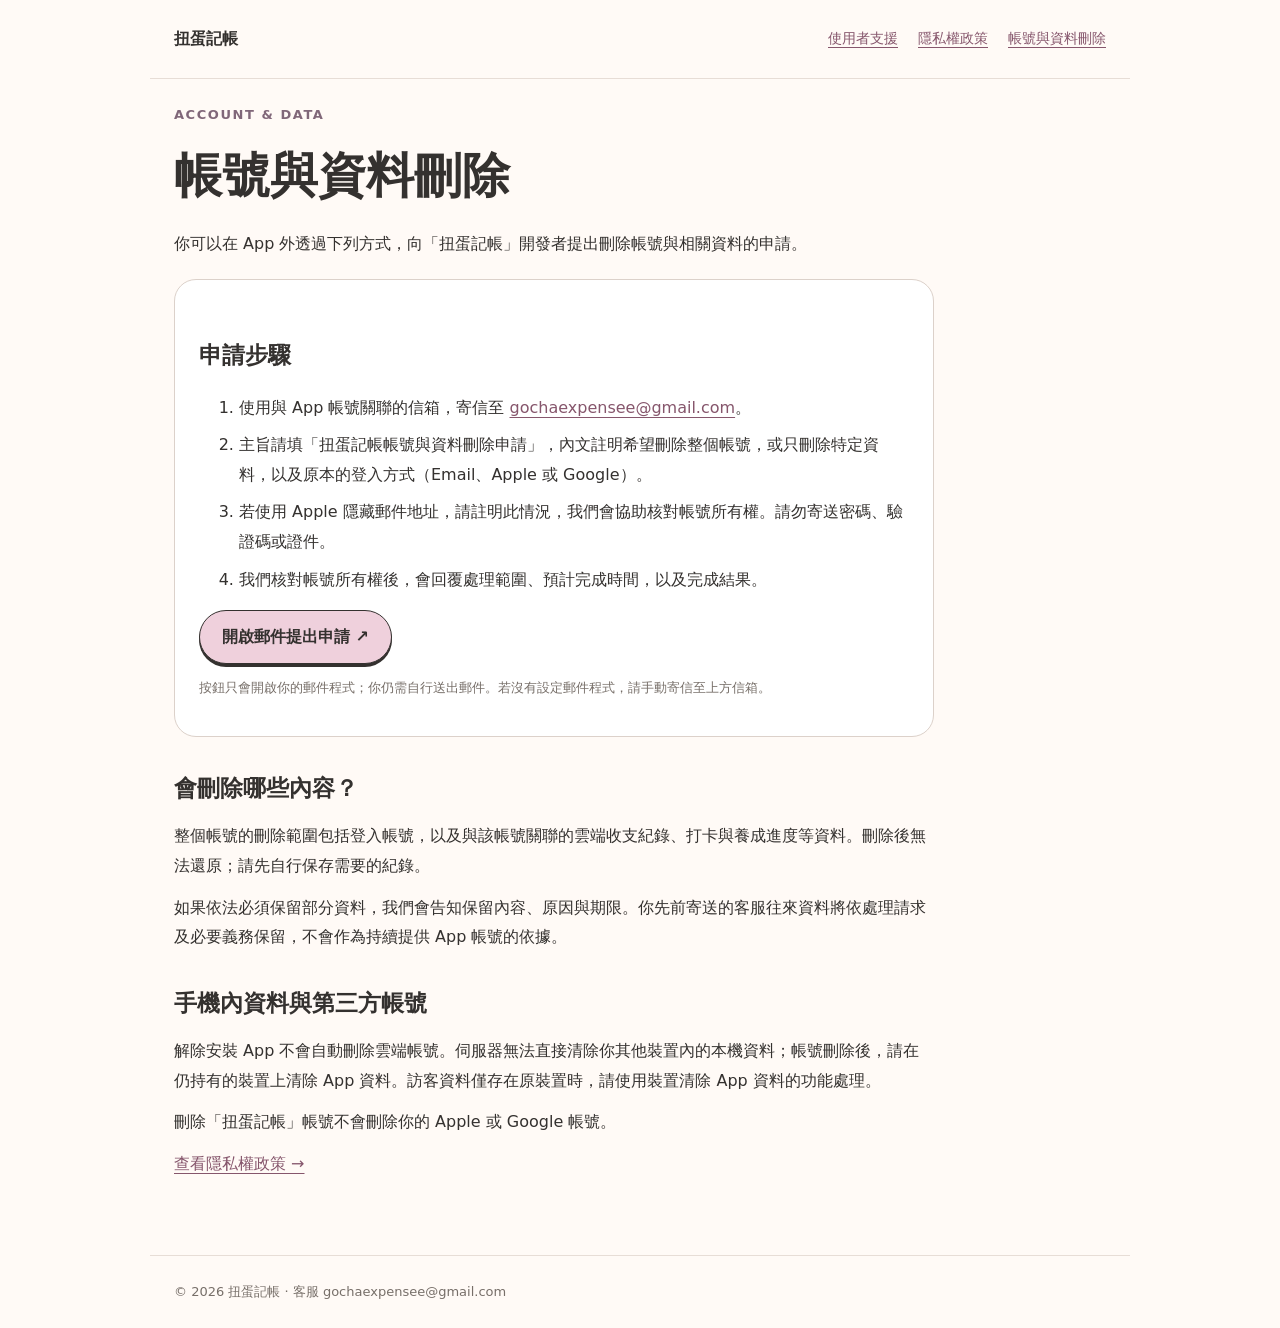
==== delete-account.html @ 7399f996 "Publish Gocha Expense support and privacy pages" ====
<!doctype html><html lang="zh-Hant"><head><meta charset="utf-8"><meta name="viewport" content="width=device-width,initial-scale=1"><meta name="description" content="從 App 外向扭蛋記帳申請刪除帳號與相關資料的步驟。"><title>帳號與資料刪除｜扭蛋記帳</title><link rel="stylesheet" href="style.css"></head><body><header><a href="index.html">扭蛋記帳</a><nav aria-label="主要導覽"><a href="index.html">使用者支援</a><a href="privacy.html">隱私權政策</a><a href="delete-account.html" aria-current="page">帳號與資料刪除</a></nav></header><main><article><div class="eyebrow">ACCOUNT & DATA</div><h1>帳號與資料刪除</h1><p>你可以在 App 外透過下列方式，向「扭蛋記帳」開發者提出刪除帳號與相關資料的申請。</p><section class="panel"><h2>申請步驟</h2><ol><li>使用與 App 帳號關聯的信箱，寄信至 <a href="mailto:gochaexpensee@gmail.com?subject=扭蛋記帳帳號與資料刪除申請">gochaexpensee@gmail.com</a>。</li><li>主旨請填「扭蛋記帳帳號與資料刪除申請」，內文註明希望刪除整個帳號，或只刪除特定資料，以及原本的登入方式（Email、Apple 或 Google）。</li><li>若使用 Apple 隱藏郵件地址，請註明此情況，我們會協助核對帳號所有權。請勿寄送密碼、驗證碼或證件。</li><li>我們核對帳號所有權後，會回覆處理範圍、預計完成時間，以及完成結果。</li></ol><a class="pill" href="mailto:gochaexpensee@gmail.com?subject=扭蛋記帳帳號與資料刪除申請">開啟郵件提出申請 ↗</a><p class="meta">按鈕只會開啟你的郵件程式；你仍需自行送出郵件。若沒有設定郵件程式，請手動寄信至上方信箱。</p></section><h2>會刪除哪些內容？</h2><p>整個帳號的刪除範圍包括登入帳號，以及與該帳號關聯的雲端收支紀錄、打卡與養成進度等資料。刪除後無法還原；請先自行保存需要的紀錄。</p><p>如果依法必須保留部分資料，我們會告知保留內容、原因與期限。你先前寄送的客服往來資料將依處理請求及必要義務保留，不會作為持續提供 App 帳號的依據。</p><h2>手機內資料與第三方帳號</h2><p>解除安裝 App 不會自動刪除雲端帳號。伺服器無法直接清除你其他裝置內的本機資料；帳號刪除後，請在仍持有的裝置上清除 App 資料。訪客資料僅存在原裝置時，請使用裝置清除 App 資料的功能處理。</p><p>刪除「扭蛋記帳」帳號不會刪除你的 Apple 或 Google 帳號。</p><p><a href="privacy.html">查看隱私權政策 →</a></p></article></main><footer>© 2026 扭蛋記帳 · 客服 gochaexpensee@gmail.com</footer></body></html>
---- style.css ----
:root{color-scheme:light;--ink:#34312f;--pink:#d792aa;--paper:#fffaf6}*{box-sizing:border-box}body{margin:0;background:var(--paper);color:var(--ink);font:16px/1.85 system-ui,-apple-system,'Microsoft JhengHei',sans-serif}a{color:#86566c;text-underline-offset:4px}header,main,footer{max-width:980px;margin:auto;padding:24px}header{display:flex;justify-content:space-between;align-items:center;gap:20px;border-bottom:1px solid #e7ddd6}header>a{font-weight:800;text-decoration:none;color:var(--ink)}nav{display:flex;gap:20px;flex-wrap:wrap;font-size:14px}h1{font-size:clamp(30px,5vw,48px);line-height:1.35;margin:16px 0 22px}h2{font-size:23px;margin:30px 0 12px}h3{font-size:18px}p{margin:12px 0}.hero{padding:50px 0 36px}.eyebrow{letter-spacing:.12em;font-size:13px;color:#806779;font-weight:700}.lead{max-width:650px;font-size:18px;color:#685f5b}.pill{display:inline-block;border:1.5px solid var(--ink);border-radius:28px;padding:11px 22px;background:#efd0dc;text-decoration:none;color:var(--ink);font-weight:700;box-shadow:0 3px 0 #34312f}.panel{border:1px solid #dcd1ca;background:white;border-radius:22px;padding:24px;margin:20px 0}.grid{display:grid;grid-template-columns:1fr 1fr;gap:20px}.grid .panel{margin:0}details{border-bottom:1px solid #e9dfd8;padding:18px 0}summary{cursor:pointer;font-weight:700}.meta,footer{font-size:13px;color:#776f69}article{max-width:760px}.note{border-left:4px solid var(--pink);padding:10px 20px;background:#f8ebf1}li{margin:8px 0}footer{margin-top:40px;border-top:1px solid #e7ddd6}a:focus-visible,summary:focus-visible{outline:3px solid #8466ae;outline-offset:5px}table{border-collapse:collapse;width:100%}td,th{text-align:left;vertical-align:top;border-bottom:1px solid #e9dfd8;padding:12px 8px}@media(max-width:620px){header{align-items:flex-start;flex-direction:column}nav{gap:14px}.grid{grid-template-columns:1fr}header,main,footer{padding:20px}.hero{padding-top:28px}.panel{padding:20px}table{font-size:14px}}
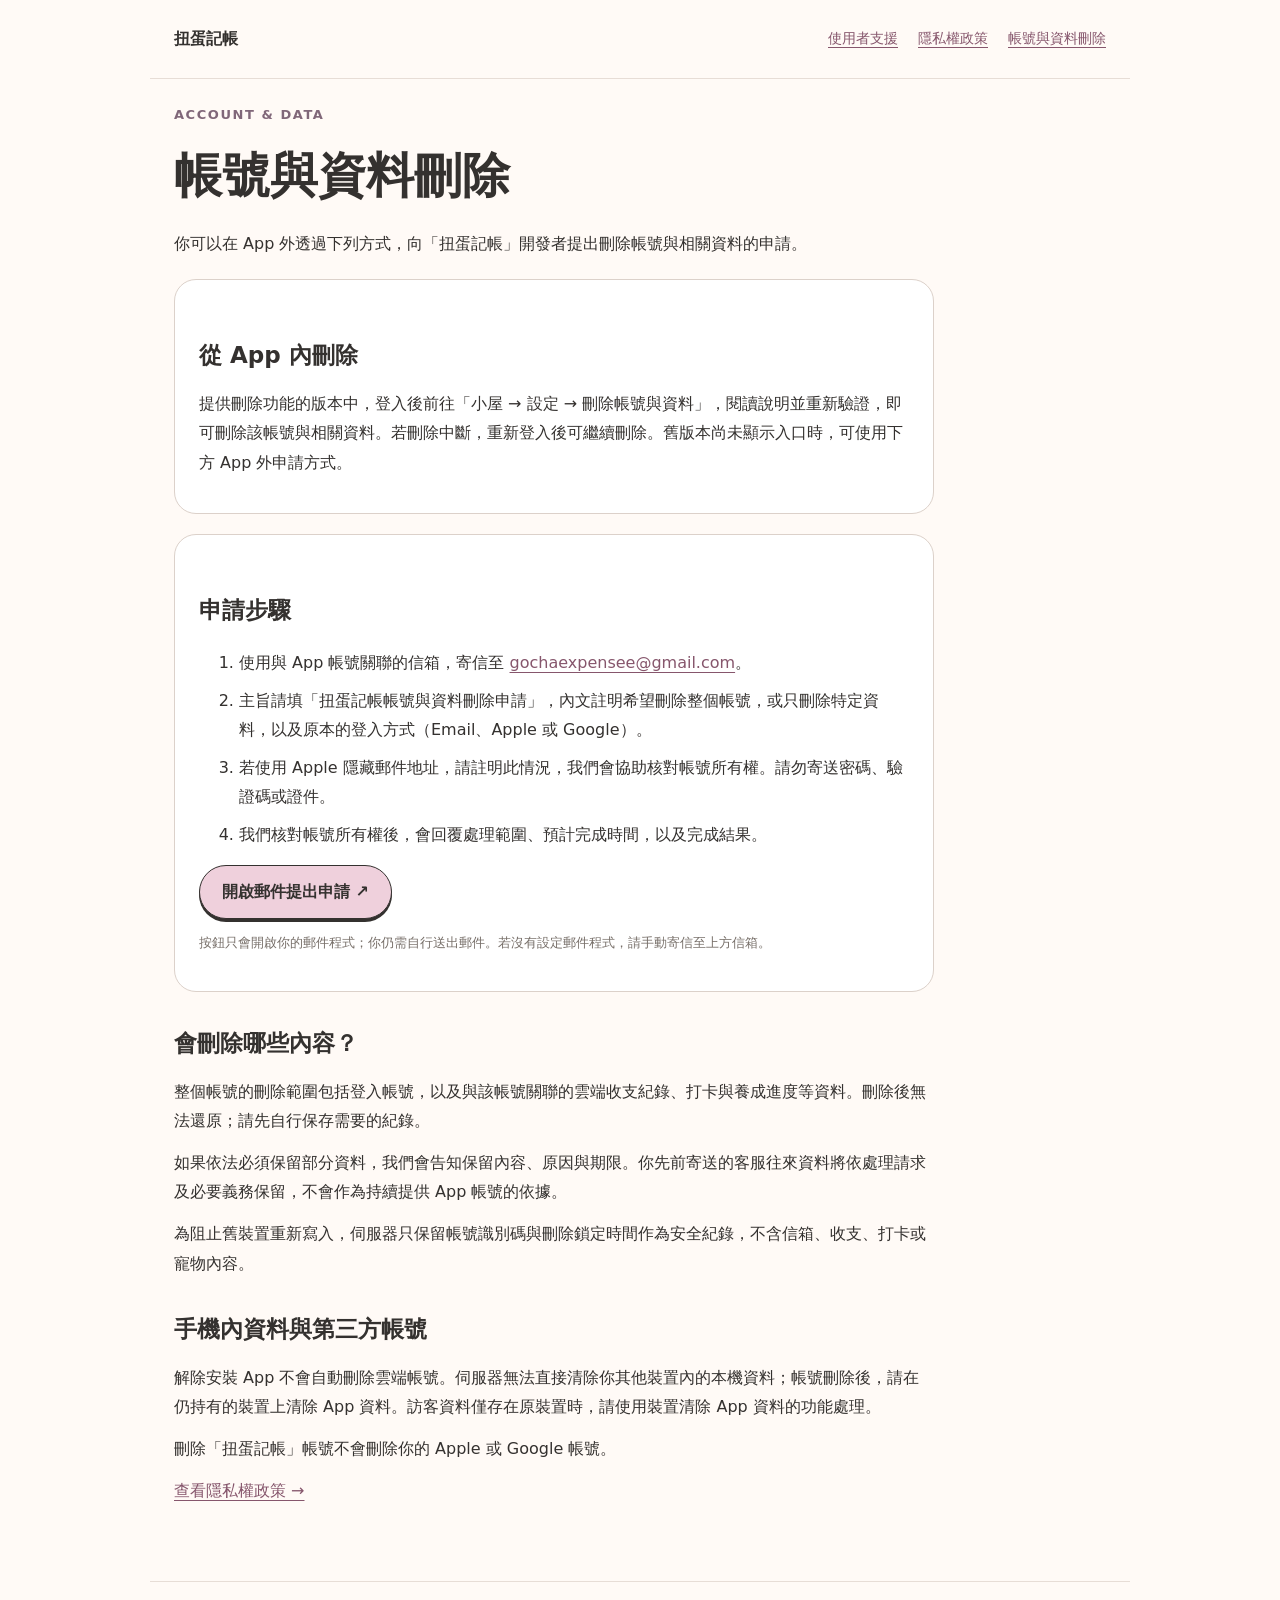
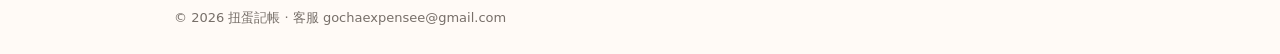
==== commit ee3203c8: "Explain in-app deletion and minimal anti-resurrection security record" ====
--- a/delete-account.html
+++ b/delete-account.html
@@ -1 +1 @@
-<!doctype html><html lang="zh-Hant"><head><meta charset="utf-8"><meta name="viewport" content="width=device-width,initial-scale=1"><meta name="description" content="從 App 外向扭蛋記帳申請刪除帳號與相關資料的步驟。"><title>帳號與資料刪除｜扭蛋記帳</title><link rel="stylesheet" href="style.css"></head><body><header><a href="index.html">扭蛋記帳</a><nav aria-label="主要導覽"><a href="index.html">使用者支援</a><a href="privacy.html">隱私權政策</a><a href="delete-account.html" aria-current="page">帳號與資料刪除</a></nav></header><main><article><div class="eyebrow">ACCOUNT & DATA</div><h1>帳號與資料刪除</h1><p>你可以在 App 外透過下列方式，向「扭蛋記帳」開發者提出刪除帳號與相關資料的申請。</p><section class="panel"><h2>申請步驟</h2><ol><li>使用與 App 帳號關聯的信箱，寄信至 <a href="mailto:gochaexpensee@gmail.com?subject=扭蛋記帳帳號與資料刪除申請">gochaexpensee@gmail.com</a>。</li><li>主旨請填「扭蛋記帳帳號與資料刪除申請」，內文註明希望刪除整個帳號，或只刪除特定資料，以及原本的登入方式（Email、Apple 或 Google）。</li><li>若使用 Apple 隱藏郵件地址，請註明此情況，我們會協助核對帳號所有權。請勿寄送密碼、驗證碼或證件。</li><li>我們核對帳號所有權後，會回覆處理範圍、預計完成時間，以及完成結果。</li></ol><a class="pill" href="mailto:gochaexpensee@gmail.com?subject=扭蛋記帳帳號與資料刪除申請">開啟郵件提出申請 ↗</a><p class="meta">按鈕只會開啟你的郵件程式；你仍需自行送出郵件。若沒有設定郵件程式，請手動寄信至上方信箱。</p></section><h2>會刪除哪些內容？</h2><p>整個帳號的刪除範圍包括登入帳號，以及與該帳號關聯的雲端收支紀錄、打卡與養成進度等資料。刪除後無法還原；請先自行保存需要的紀錄。</p><p>如果依法必須保留部分資料，我們會告知保留內容、原因與期限。你先前寄送的客服往來資料將依處理請求及必要義務保留，不會作為持續提供 App 帳號的依據。</p><h2>手機內資料與第三方帳號</h2><p>解除安裝 App 不會自動刪除雲端帳號。伺服器無法直接清除你其他裝置內的本機資料；帳號刪除後，請在仍持有的裝置上清除 App 資料。訪客資料僅存在原裝置時，請使用裝置清除 App 資料的功能處理。</p><p>刪除「扭蛋記帳」帳號不會刪除你的 Apple 或 Google 帳號。</p><p><a href="privacy.html">查看隱私權政策 →</a></p></article></main><footer>© 2026 扭蛋記帳 · 客服 gochaexpensee@gmail.com</footer></body></html>
+<!doctype html><html lang="zh-Hant"><head><meta charset="utf-8"><meta name="viewport" content="width=device-width,initial-scale=1"><meta name="description" content="從 App 外向扭蛋記帳申請刪除帳號與相關資料的步驟。"><title>帳號與資料刪除｜扭蛋記帳</title><link rel="stylesheet" href="style.css"></head><body><header><a href="index.html">扭蛋記帳</a><nav aria-label="主要導覽"><a href="index.html">使用者支援</a><a href="privacy.html">隱私權政策</a><a href="delete-account.html" aria-current="page">帳號與資料刪除</a></nav></header><main><article><div class="eyebrow">ACCOUNT & DATA</div><h1>帳號與資料刪除</h1><p>你可以在 App 外透過下列方式，向「扭蛋記帳」開發者提出刪除帳號與相關資料的申請。</p><section class="panel"><h2>從 App 內刪除</h2><p>提供刪除功能的版本中，登入後前往「小屋 → 設定 → 刪除帳號與資料」，閱讀說明並重新驗證，即可刪除該帳號與相關資料。若刪除中斷，重新登入後可繼續刪除。舊版本尚未顯示入口時，可使用下方 App 外申請方式。</p></section><section class="panel"><h2>申請步驟</h2><ol><li>使用與 App 帳號關聯的信箱，寄信至 <a href="mailto:gochaexpensee@gmail.com?subject=扭蛋記帳帳號與資料刪除申請">gochaexpensee@gmail.com</a>。</li><li>主旨請填「扭蛋記帳帳號與資料刪除申請」，內文註明希望刪除整個帳號，或只刪除特定資料，以及原本的登入方式（Email、Apple 或 Google）。</li><li>若使用 Apple 隱藏郵件地址，請註明此情況，我們會協助核對帳號所有權。請勿寄送密碼、驗證碼或證件。</li><li>我們核對帳號所有權後，會回覆處理範圍、預計完成時間，以及完成結果。</li></ol><a class="pill" href="mailto:gochaexpensee@gmail.com?subject=扭蛋記帳帳號與資料刪除申請">開啟郵件提出申請 ↗</a><p class="meta">按鈕只會開啟你的郵件程式；你仍需自行送出郵件。若沒有設定郵件程式，請手動寄信至上方信箱。</p></section><h2>會刪除哪些內容？</h2><p>整個帳號的刪除範圍包括登入帳號，以及與該帳號關聯的雲端收支紀錄、打卡與養成進度等資料。刪除後無法還原；請先自行保存需要的紀錄。</p><p>如果依法必須保留部分資料，我們會告知保留內容、原因與期限。你先前寄送的客服往來資料將依處理請求及必要義務保留，不會作為持續提供 App 帳號的依據。</p><p>為阻止舊裝置重新寫入，伺服器只保留帳號識別碼與刪除鎖定時間作為安全紀錄，不含信箱、收支、打卡或寵物內容。</p><h2>手機內資料與第三方帳號</h2><p>解除安裝 App 不會自動刪除雲端帳號。伺服器無法直接清除你其他裝置內的本機資料；帳號刪除後，請在仍持有的裝置上清除 App 資料。訪客資料僅存在原裝置時，請使用裝置清除 App 資料的功能處理。</p><p>刪除「扭蛋記帳」帳號不會刪除你的 Apple 或 Google 帳號。</p><p><a href="privacy.html">查看隱私權政策 →</a></p></article></main><footer>© 2026 扭蛋記帳 · 客服 gochaexpensee@gmail.com</footer></body></html>
